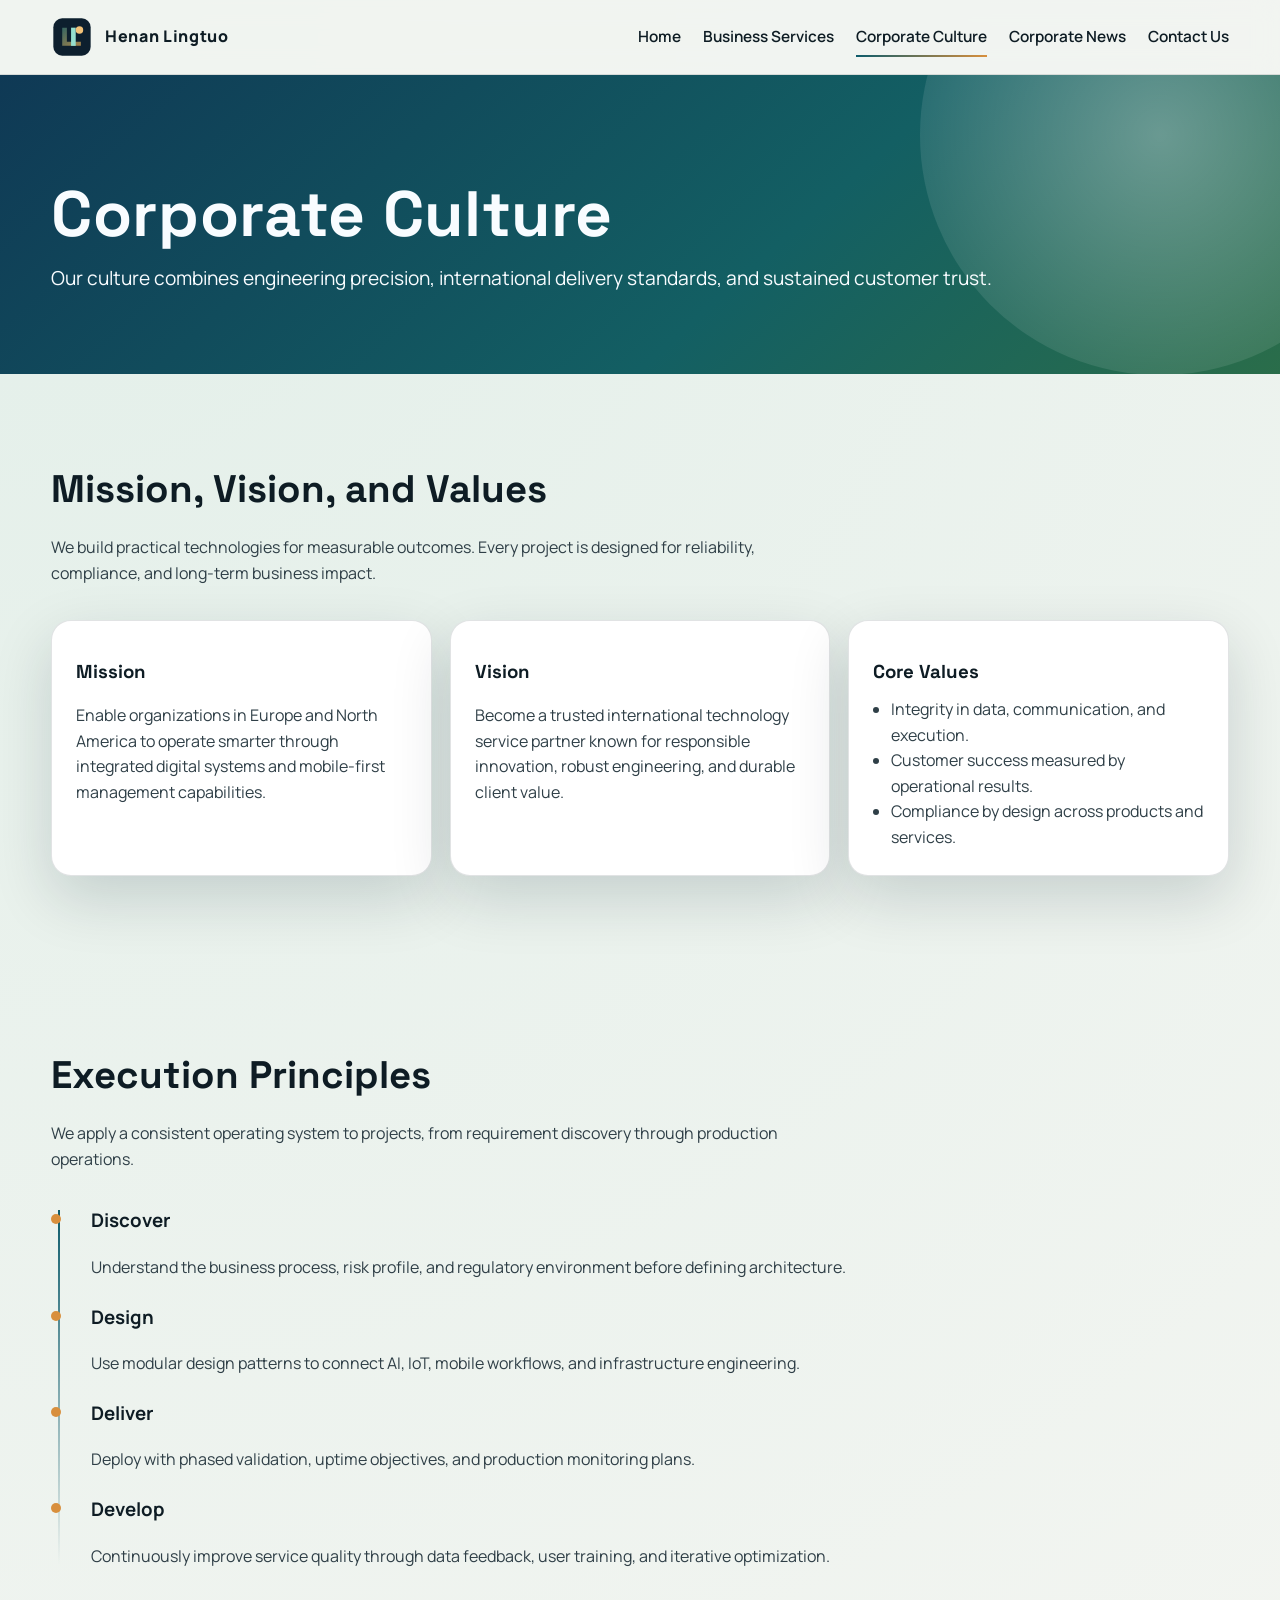
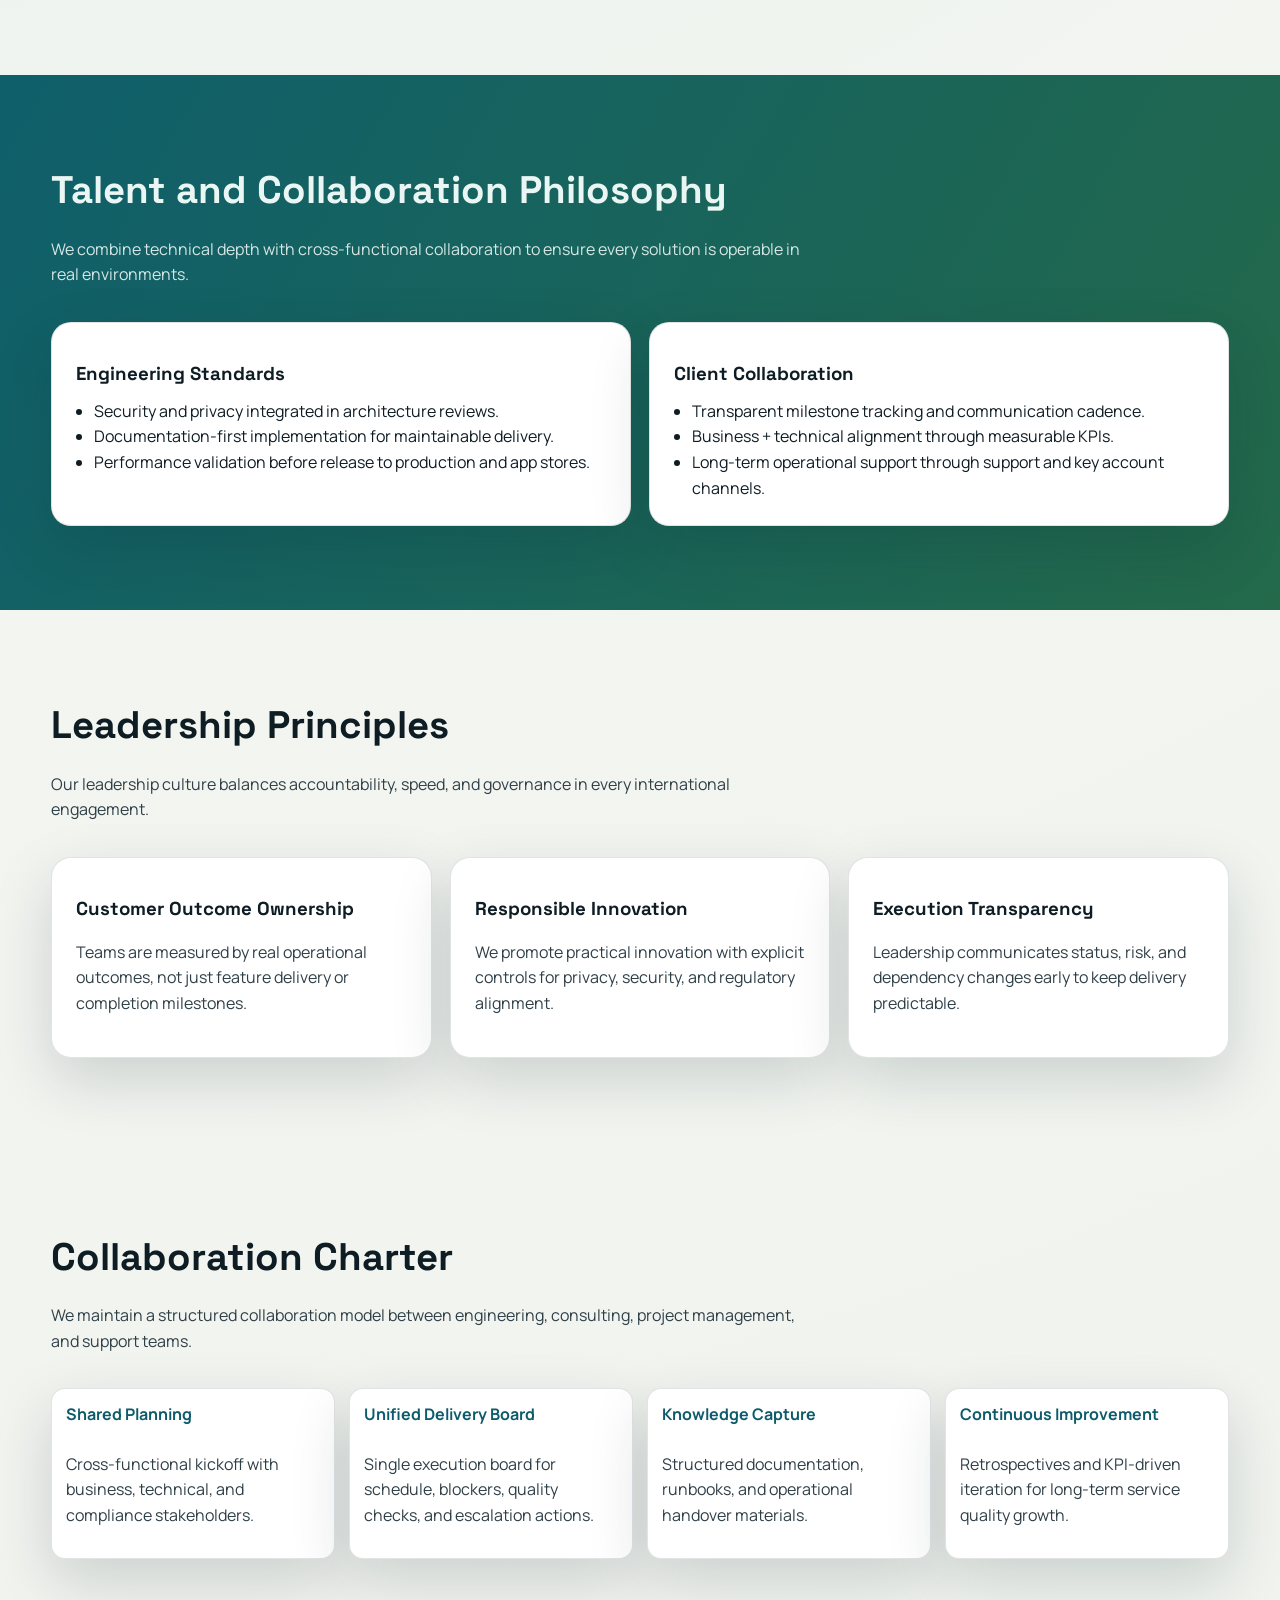
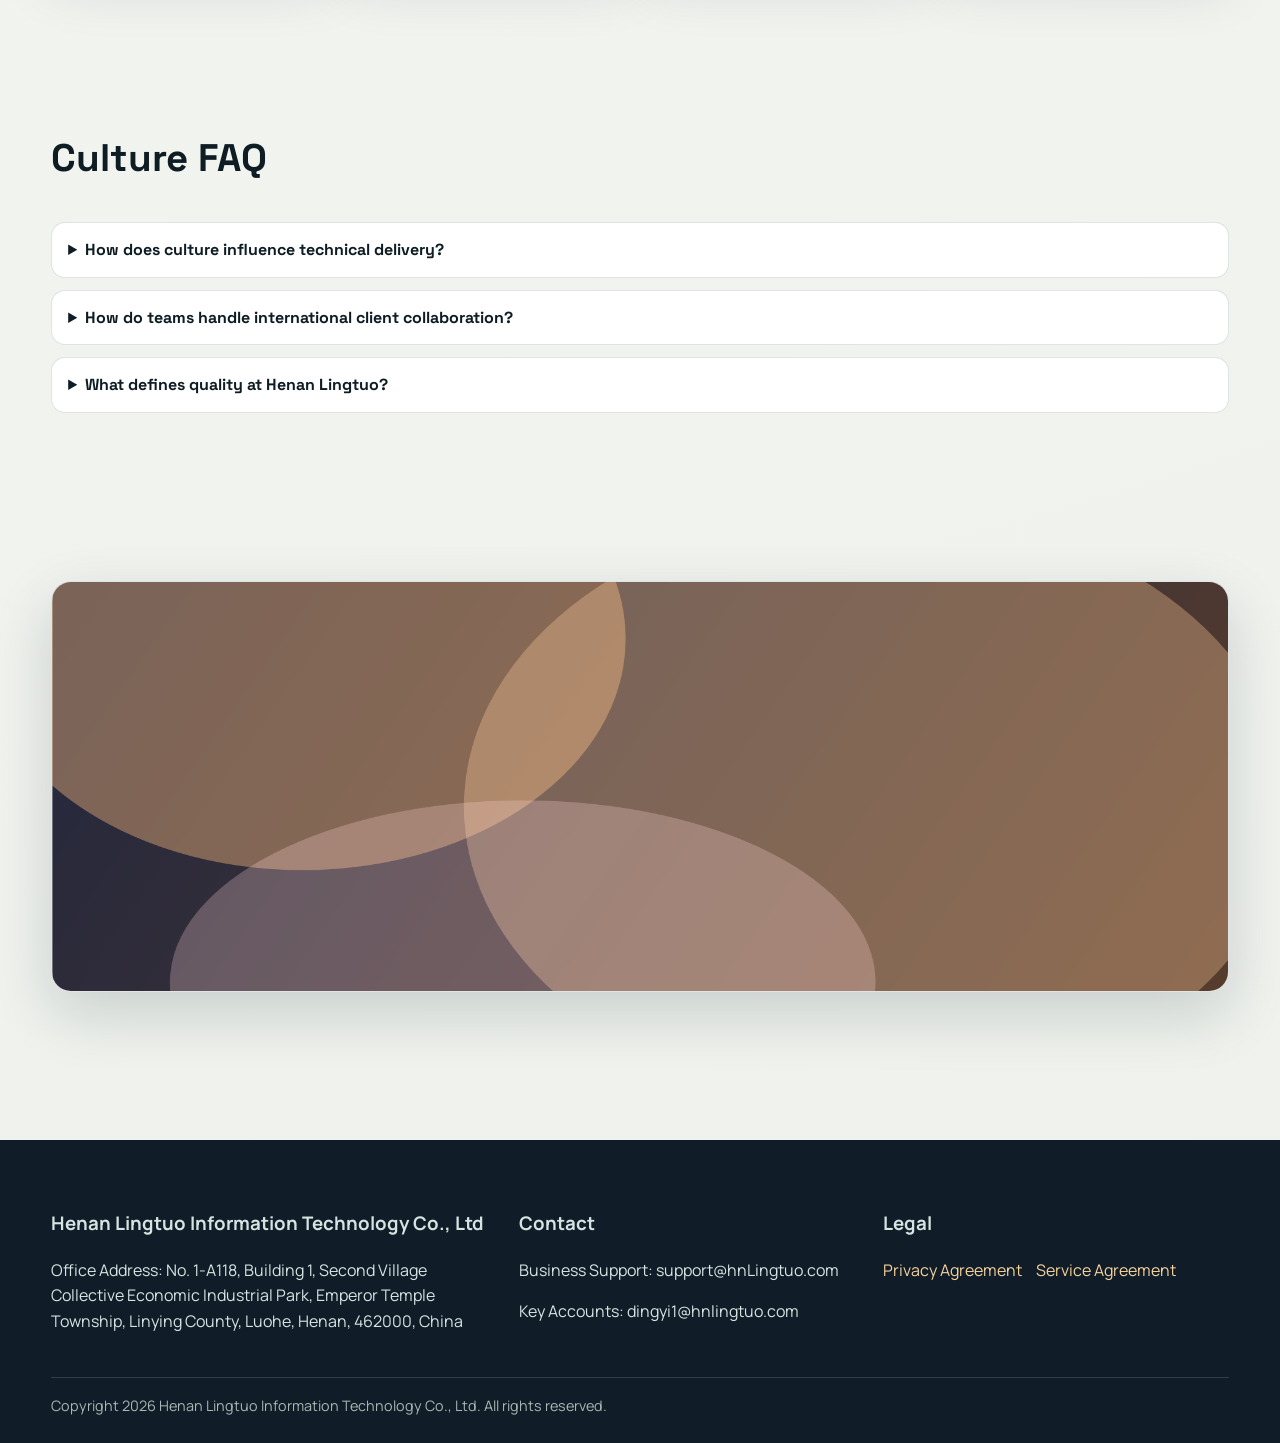
==== culture.html @ 84be4b9a "yunfanzhiyuan" ====
<!doctype html>
<html lang="en">
<head>
  <meta charset="utf-8">
  <meta name="viewport" content="width=device-width, initial-scale=1">
  <title>Corporate Culture | Henan Lingtuo Information Technology Co., Ltd</title>
  <meta name="description" content="Corporate culture, mission, values, execution principles, and talent philosophy at Henan Lingtuo Information Technology Co., Ltd.">
  <meta name="robots" content="index,follow,max-image-preview:large">
  <link rel="canonical" href="https://hnlingtuo.com/culture.html">
  <link rel="icon" type="image/svg+xml" href="images/favicon.svg">
  <link rel="preconnect" href="https://fonts.googleapis.com">
  <link rel="preconnect" href="https://fonts.gstatic.com" crossorigin>
  <link href="https://fonts.googleapis.com/css2?family=Manrope:wght@400;500;600;700;800&family=Space+Grotesk:wght@500;700&display=swap" rel="stylesheet">
  <link rel="stylesheet" href="css/style.css">
</head>
<body>
  <header class="site-header">
    <div class="container nav-row">
      <a class="brand" href="index.html"><img src="images/logo.svg" alt="Henan Lingtuo logo" width="42" height="42"><span>Henan Lingtuo</span></a>
      <button class="menu-toggle" data-menu-btn aria-expanded="false" aria-controls="site-nav">Menu</button>
      <nav id="site-nav" class="nav-links" data-menu aria-label="Primary navigation">
        <a href="index.html">Home</a>
        <a href="services.html">Business Services</a>
        <a class="active" href="culture.html">Corporate Culture</a>
        <a href="news.html">Corporate News</a>
        <a href="contact.html">Contact Us</a>
      </nav>
    </div>
  </header>

  <main>
    <section class="page-hero">
      <div class="container">
        <h1>Corporate Culture</h1>
        <p>Our culture combines engineering precision, international delivery standards, and sustained customer trust.</p>
      </div>
    </section>

    <section class="section">
      <div class="container">
        <div class="section-head reveal">
          <h2>Mission, Vision, and Values</h2>
          <p>We build practical technologies for measurable outcomes. Every project is designed for reliability, compliance, and long-term business impact.</p>
        </div>
        <div class="grid grid-3">
          <article class="card reveal">
            <h3>Mission</h3>
            <p>Enable organizations in Europe and North America to operate smarter through integrated digital systems and mobile-first management capabilities.</p>
          </article>
          <article class="card reveal">
            <h3>Vision</h3>
            <p>Become a trusted international technology service partner known for responsible innovation, robust engineering, and durable client value.</p>
          </article>
          <article class="card reveal">
            <h3>Core Values</h3>
            <ul>
              <li>Integrity in data, communication, and execution.</li>
              <li>Customer success measured by operational results.</li>
              <li>Compliance by design across products and services.</li>
            </ul>
          </article>
        </div>
      </div>
    </section>

    <section class="section">
      <div class="container">
        <div class="section-head reveal">
          <h2>Execution Principles</h2>
          <p>We apply a consistent operating system to projects, from requirement discovery through production operations.</p>
        </div>
        <div class="timeline reveal">
          <div class="timeline-item">
            <h3>Discover</h3>
            <p>Understand the business process, risk profile, and regulatory environment before defining architecture.</p>
          </div>
          <div class="timeline-item">
            <h3>Design</h3>
            <p>Use modular design patterns to connect AI, IoT, mobile workflows, and infrastructure engineering.</p>
          </div>
          <div class="timeline-item">
            <h3>Deliver</h3>
            <p>Deploy with phased validation, uptime objectives, and production monitoring plans.</p>
          </div>
          <div class="timeline-item">
            <h3>Develop</h3>
            <p>Continuously improve service quality through data feedback, user training, and iterative optimization.</p>
          </div>
        </div>
      </div>
    </section>

    <section class="section highlight-band">
      <div class="container">
        <div class="section-head reveal">
          <h2>Talent and Collaboration Philosophy</h2>
          <p>We combine technical depth with cross-functional collaboration to ensure every solution is operable in real environments.</p>
        </div>
        <div class="grid grid-2">
          <article class="card reveal">
            <h3>Engineering Standards</h3>
            <ul>
              <li>Security and privacy integrated in architecture reviews.</li>
              <li>Documentation-first implementation for maintainable delivery.</li>
              <li>Performance validation before release to production and app stores.</li>
            </ul>
          </article>
          <article class="card reveal">
            <h3>Client Collaboration</h3>
            <ul>
              <li>Transparent milestone tracking and communication cadence.</li>
              <li>Business + technical alignment through measurable KPIs.</li>
              <li>Long-term operational support through support and key account channels.</li>
            </ul>
          </article>
        </div>
      </div>
    </section>

    <section class="section">
      <div class="container">
        <div class="section-head reveal">
          <h2>Leadership Principles</h2>
          <p>Our leadership culture balances accountability, speed, and governance in every international engagement.</p>
        </div>
        <div class="grid grid-3">
          <article class="card reveal">
            <h3>Customer Outcome Ownership</h3>
            <p>Teams are measured by real operational outcomes, not just feature delivery or completion milestones.</p>
          </article>
          <article class="card reveal">
            <h3>Responsible Innovation</h3>
            <p>We promote practical innovation with explicit controls for privacy, security, and regulatory alignment.</p>
          </article>
          <article class="card reveal">
            <h3>Execution Transparency</h3>
            <p>Leadership communicates status, risk, and dependency changes early to keep delivery predictable.</p>
          </article>
        </div>
      </div>
    </section>

    <section class="section">
      <div class="container">
        <div class="section-head reveal">
          <h2>Collaboration Charter</h2>
          <p>We maintain a structured collaboration model between engineering, consulting, project management, and support teams.</p>
        </div>
        <div class="steps reveal">
          <div class="step">
            <b>Shared Planning</b>
            <p>Cross-functional kickoff with business, technical, and compliance stakeholders.</p>
          </div>
          <div class="step">
            <b>Unified Delivery Board</b>
            <p>Single execution board for schedule, blockers, quality checks, and escalation actions.</p>
          </div>
          <div class="step">
            <b>Knowledge Capture</b>
            <p>Structured documentation, runbooks, and operational handover materials.</p>
          </div>
          <div class="step">
            <b>Continuous Improvement</b>
            <p>Retrospectives and KPI-driven iteration for long-term service quality growth.</p>
          </div>
        </div>
      </div>
    </section>

    <section class="section">
      <div class="container">
        <div class="section-head reveal">
          <h2>Culture FAQ</h2>
        </div>
        <div class="faq reveal">
          <details>
            <summary>How does culture influence technical delivery?</summary>
            <p>Our culture emphasizes disciplined execution, clear ownership, and compliance-first thinking, which directly shapes architecture and release quality.</p>
          </details>
          <details>
            <summary>How do teams handle international client collaboration?</summary>
            <p>We use structured communication cadence, transparent milestone reporting, and multilingual support workflows for global coordination.</p>
          </details>
          <details>
            <summary>What defines quality at Henan Lingtuo?</summary>
            <p>Quality is defined by stability, security, maintainability, and measurable business impact after production deployment.</p>
          </details>
        </div>
      </div>
    </section>

    <section class="section">
      <div class="container reveal">
        <div class="card media-banner">
          <img src="images/culture-wave.png" alt="Abstract wave visual representing collaboration and innovation" width="1920" height="1080" loading="lazy" decoding="async">
        </div>
      </div>
    </section>
  </main>

  <footer class="site-footer">
    <div class="container">
      <div class="footer-grid">
        <div>
          <h3>Henan Lingtuo Information Technology Co., Ltd</h3>
          <p>Office Address: No. 1-A118, Building 1, Second Village Collective Economic Industrial Park, Emperor Temple Township, Linying County, Luohe, Henan, 462000, China</p>
        </div>
        <div>
          <h3>Contact</h3>
          <p>Business Support: <a href="mailto:support@hnLingtuo.com">support@hnLingtuo.com</a></p>
          <p>Key Accounts: <a href="mailto:dingyi1@hnlingtuo.com">dingyi1@hnlingtuo.com</a></p>
        </div>
        <div>
          <h3>Legal</h3>
          <div class="footer-links">
            <a href="privacy-policy.html">Privacy Agreement</a>
            <a href="terms-of-service.html">Service Agreement</a>
          </div>
        </div>
      </div>
      <div class="footer-bottom">Copyright <span data-year></span> Henan Lingtuo Information Technology Co., Ltd. All rights reserved.</div>
    </div>
  </footer>

  <script src="js/main.js" defer></script>
</body>
</html>
---- css/style.css ----
:root {
  --bg: #f3f5f1;
  --ink: #0e1c24;
  --muted: #2f3f47;
  --brand: #0d5b6b;
  --brand-soft: #1f7f78;
  --accent: #d88f3d;
  --card: #ffffff;
  --line: rgba(14, 28, 36, 0.12);
  --shadow: 0 22px 60px rgba(9, 30, 42, 0.16);
  --radius: 20px;
}

* {
  box-sizing: border-box;
}

html {
  scroll-behavior: smooth;
}

body {
  margin: 0;
  font-family: "Manrope", "Segoe UI", sans-serif;
  color: var(--ink);
  background: radial-gradient(circle at 0 0, #e2efe9 0, #f3f5f1 45%, #eef1ec 100%);
  line-height: 1.6;
  overflow-x: hidden;
}

a {
  color: inherit;
  text-decoration: none;
}

img {
  max-width: 100%;
  display: block;
}

.container {
  width: min(1180px, 92vw);
  margin: 0 auto;
}

.skip-link {
  position: absolute;
  left: -9999px;
  top: 0;
}

.skip-link:focus {
  left: 8px;
  top: 8px;
  background: #fff;
  padding: 8px 10px;
  border-radius: 8px;
  z-index: 1000;
}

.site-header {
  position: sticky;
  top: 0;
  z-index: 50;
  backdrop-filter: blur(12px);
  background: rgba(243, 245, 241, 0.86);
  border-bottom: 1px solid var(--line);
}

.nav-row {
  display: flex;
  align-items: center;
  justify-content: space-between;
  min-height: 74px;
  gap: 20px;
}

.brand {
  display: inline-flex;
  align-items: center;
  gap: 12px;
  font-weight: 800;
  letter-spacing: 0.04em;
}

.brand svg,
.brand img {
  width: 42px;
  height: 42px;
}

.nav-links {
  display: flex;
  gap: 22px;
  font-weight: 600;
  font-size: 0.96rem;
}

.nav-links a {
  position: relative;
  padding: 6px 0;
}

.nav-links a::after {
  content: "";
  position: absolute;
  left: 0;
  bottom: -2px;
  width: 100%;
  height: 2px;
  transform: scaleX(0);
  transform-origin: left;
  background: linear-gradient(90deg, var(--brand), var(--accent));
  transition: transform 0.35s ease;
}

.nav-links a:hover::after,
.nav-links a.active::after {
  transform: scaleX(1);
}

.menu-toggle {
  display: none;
  border: 1px solid var(--line);
  background: #fff;
  border-radius: 999px;
  padding: 8px 14px;
  font-weight: 700;
}

.hero {
  position: relative;
  min-height: 74vh;
  display: grid;
  align-items: center;
  padding: 74px 0 56px;
}

.hero::before {
  content: "";
  position: absolute;
  inset: 0;
  background: linear-gradient(120deg, rgba(13, 91, 107, 0.7), rgba(23, 35, 60, 0.32));
  z-index: 0;
}

.hero-media {
  position: absolute;
  inset: 0;
  z-index: -1;
}

.hero-media img {
  width: 100%;
  height: 100%;
  object-fit: cover;
}

.hero-content {
  position: relative;
  z-index: 1;
  color: #f4f8f6;
  max-width: 760px;
  animation: rise-in 1s cubic-bezier(0.22, 1, 0.36, 1);
}

.hero h1,
.page-hero h1 {
  font-family: "Space Grotesk", "Segoe UI", sans-serif;
  font-size: clamp(2.1rem, 5vw, 4rem);
  line-height: 1.06;
  margin: 0 0 14px;
  letter-spacing: 0.01em;
}

.hero p,
.page-hero p {
  font-size: clamp(1rem, 2vw, 1.2rem);
  margin: 0 0 18px;
}

.btn-row {
  display: flex;
  flex-wrap: wrap;
  gap: 14px;
}

.btn {
  padding: 11px 22px;
  border-radius: 999px;
  border: 1px solid transparent;
  font-weight: 700;
  transition: transform 0.25s ease, box-shadow 0.3s ease, background 0.3s ease;
}

.btn:hover {
  transform: translateY(-2px);
}

.btn-primary {
  background: linear-gradient(130deg, #e9ba57, #d88f3d);
  color: #19212e;
  box-shadow: 0 10px 24px rgba(216, 143, 61, 0.32);
}

.btn-secondary {
  border-color: rgba(255, 255, 255, 0.6);
  background: rgba(255, 255, 255, 0.08);
  color: #fff;
}

.section {
  padding: 84px 0;
}

.section-head {
  max-width: 760px;
  margin-bottom: 34px;
}

.section h2 {
  margin: 0 0 10px;
  font-size: clamp(1.6rem, 3vw, 2.5rem);
  font-family: "Space Grotesk", "Segoe UI", sans-serif;
}

.section p {
  color: var(--muted);
}

.grid {
  display: grid;
  gap: 18px;
}

.grid-3 {
  grid-template-columns: repeat(3, minmax(0, 1fr));
}

.grid-2 {
  grid-template-columns: repeat(2, minmax(0, 1fr));
}

.card {
  background: var(--card);
  border: 1px solid var(--line);
  border-radius: var(--radius);
  padding: 24px;
  box-shadow: var(--shadow);
  color: var(--ink);
}

.card h3 {
  margin-top: 12px;
  margin-bottom: 8px;
  font-family: "Space Grotesk", "Segoe UI", sans-serif;
  color: var(--ink);
}

.card ul {
  margin: 10px 0 0;
  padding-left: 18px;
  color: #2c3d45;
}

.card p,
.card li,
.step p {
  color: #2f3f47;
}

.icon {
  width: 42px;
  height: 42px;
}

.page-hero {
  position: relative;
  padding: 106px 0 62px;
  color: #f8fcff;
  overflow: hidden;
  background: linear-gradient(138deg, #0f3955, #135f63 60%, #2a6d4a);
}

.page-hero::after {
  content: "";
  position: absolute;
  width: 480px;
  height: 480px;
  right: -120px;
  top: -180px;
  border-radius: 50%;
  background: radial-gradient(circle, rgba(255, 255, 255, 0.34), rgba(255, 255, 255, 0));
}

.highlight-band {
  background: linear-gradient(120deg, #0f5f6b, #23694a);
  color: #eaf6f4;
}

.highlight-band .section-head p {
  color: rgba(234, 246, 244, 0.9);
}

.highlight-band .card p,
.highlight-band .card li,
.highlight-band .card a,
.highlight-band .card span,
.highlight-band .card h3 {
  color: var(--ink);
}

.timeline {
  position: relative;
  padding-left: 22px;
}

.timeline::before {
  content: "";
  position: absolute;
  left: 7px;
  top: 4px;
  bottom: 4px;
  width: 2px;
  background: linear-gradient(#0d5b6b, rgba(13, 91, 107, 0));
}

.timeline-item {
  position: relative;
  margin-bottom: 22px;
  padding-left: 18px;
}

.timeline-item::before {
  content: "";
  position: absolute;
  left: -22px;
  top: 8px;
  width: 10px;
  height: 10px;
  border-radius: 50%;
  background: var(--accent);
}

.kpi {
  text-align: center;
  padding: 14px 16px;
  border: 1px solid var(--line);
  border-radius: 16px;
  background: #fff;
}

.kpi strong {
  display: block;
  font-family: "Space Grotesk", "Segoe UI", sans-serif;
  font-size: 1.9rem;
  color: var(--brand);
}

.kpi span {
  display: block;
  margin-top: 4px;
  color: #3a4951;
  line-height: 1.42;
  font-size: 0.98rem;
}

.kpi-compact-grid {
  gap: 14px;
}

.chip-row {
  display: flex;
  flex-wrap: wrap;
  gap: 10px;
  margin-top: 12px;
}

.chip {
  display: inline-flex;
  align-items: center;
  padding: 6px 12px;
  border-radius: 999px;
  border: 1px solid var(--line);
  background: #ffffff;
  color: #28424a;
  font-size: 0.88rem;
  font-weight: 600;
}

.steps {
  display: grid;
  grid-template-columns: repeat(4, minmax(0, 1fr));
  gap: 14px;
}

.step {
  background: #ffffff;
  border: 1px solid var(--line);
  border-radius: 14px;
  padding: 13px 14px;
  box-shadow: var(--shadow);
}

.step b {
  display: inline-block;
  margin-bottom: 8px;
  color: var(--brand);
}

.split {
  display: grid;
  grid-template-columns: 1fr 1fr;
  gap: 18px;
}

.stat-strip {
  display: grid;
  grid-template-columns: repeat(4, minmax(0, 1fr));
  gap: 14px;
}

.stat-item {
  background: #fff;
  border: 1px solid var(--line);
  border-radius: 14px;
  padding: 13px 14px;
}

.stat-item strong {
  display: block;
  font-size: 1.7rem;
  color: var(--brand);
  font-family: "Space Grotesk", "Segoe UI", sans-serif;
}

.faq {
  display: grid;
  gap: 12px;
}

.faq details {
  background: #ffffff;
  border: 1px solid var(--line);
  border-radius: 14px;
  padding: 14px 16px;
}

.faq summary {
  cursor: pointer;
  font-weight: 700;
  font-family: "Space Grotesk", "Segoe UI", sans-serif;
}

.faq details p {
  margin: 10px 0 0;
}

.hero-note {
  margin-top: 16px;
  display: inline-flex;
  gap: 10px;
  padding: 8px 12px;
  border-radius: 999px;
  background: rgba(255, 255, 255, 0.12);
  border: 1px solid rgba(255, 255, 255, 0.36);
  font-size: 0.9rem;
}

.media-banner {
  padding: 0;
  overflow: hidden;
}

.media-banner img {
  width: 100%;
  height: clamp(220px, 32vw, 420px);
  object-fit: cover;
}

.notice {
  background: #fff5df;
  border: 1px solid #f0d9a5;
  padding: 18px;
  border-radius: 14px;
  color: #60420f;
}

.contact-block {
  display: grid;
  grid-template-columns: 1.2fr 1fr;
  gap: 22px;
}

.contact-item {
  padding: 18px;
  background: #ffffff;
  border: 1px solid var(--line);
  border-radius: 14px;
}

.contact-item h3 {
  margin-top: 0;
}

form {
  display: grid;
  gap: 12px;
}

input,
textarea,
select {
  width: 100%;
  border: 1px solid #cfd8d4;
  border-radius: 10px;
  padding: 12px;
  font: inherit;
}

textarea {
  min-height: 120px;
  resize: vertical;
}

.site-footer {
  background: #101d29;
  color: #d4e4e0;
  padding: 50px 0 26px;
  margin-top: 64px;
}

.footer-grid {
  display: grid;
  gap: 18px;
  grid-template-columns: 1.3fr 1fr 1fr;
}

.footer-links {
  display: flex;
  gap: 14px;
  flex-wrap: wrap;
}

.footer-links a {
  color: #f5d29b;
}

.footer-bottom {
  margin-top: 26px;
  border-top: 1px solid rgba(255, 255, 255, 0.14);
  padding-top: 16px;
  color: #a6b8b1;
  font-size: 0.9rem;
}

.reveal {
  opacity: 0;
  transform: translateY(24px);
  transition: opacity 0.7s ease, transform 0.7s ease;
}

.reveal.visible {
  opacity: 1;
  transform: translateY(0);
}

.float-shift {
  animation: float-shift 10s ease-in-out infinite;
}

@keyframes rise-in {
  from {
    opacity: 0;
    transform: translateY(20px);
  }
  to {
    opacity: 1;
    transform: translateY(0);
  }
}

@keyframes float-shift {
  0% {
    transform: translateY(0px) scale(1);
  }
  50% {
    transform: translateY(-8px) scale(1.01);
  }
  100% {
    transform: translateY(0px) scale(1);
  }
}

@media (max-width: 980px) {
  .grid-3 {
    grid-template-columns: repeat(2, minmax(0, 1fr));
  }

  .steps,
  .stat-strip {
    grid-template-columns: repeat(2, minmax(0, 1fr));
  }

  .footer-grid,
  .contact-block,
  .grid-2,
  .split {
    grid-template-columns: 1fr;
  }
}

@media (max-width: 760px) {
  .menu-toggle {
    display: inline-flex;
  }

  .nav-links {
    display: none;
    position: absolute;
    top: 74px;
    right: 4vw;
    background: #f5f8f4;
    border: 1px solid var(--line);
    border-radius: 14px;
    padding: 12px;
    flex-direction: column;
    min-width: 210px;
    box-shadow: var(--shadow);
  }

  .nav-links.open {
    display: flex;
  }

  .grid-3 {
    grid-template-columns: 1fr;
  }

  .steps,
  .stat-strip {
    grid-template-columns: 1fr;
  }

  .section {
    padding: 66px 0;
  }
}
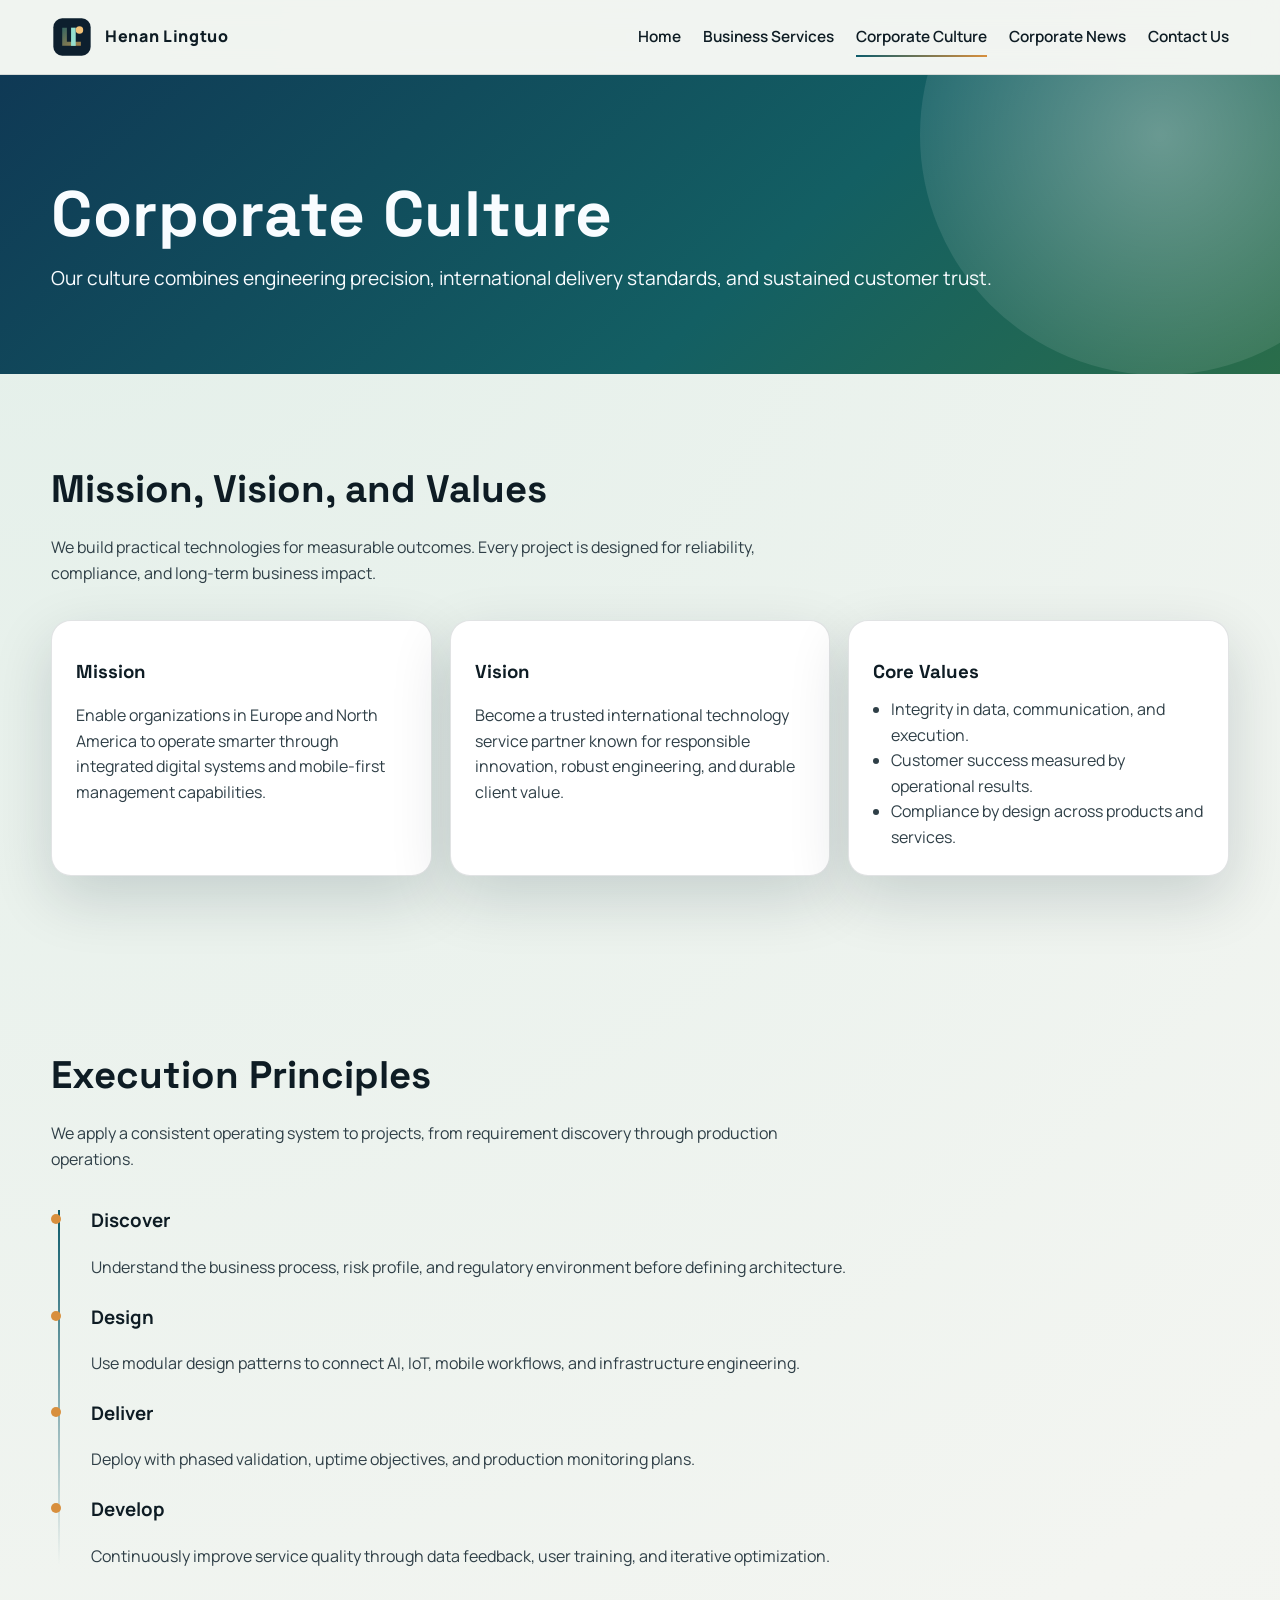
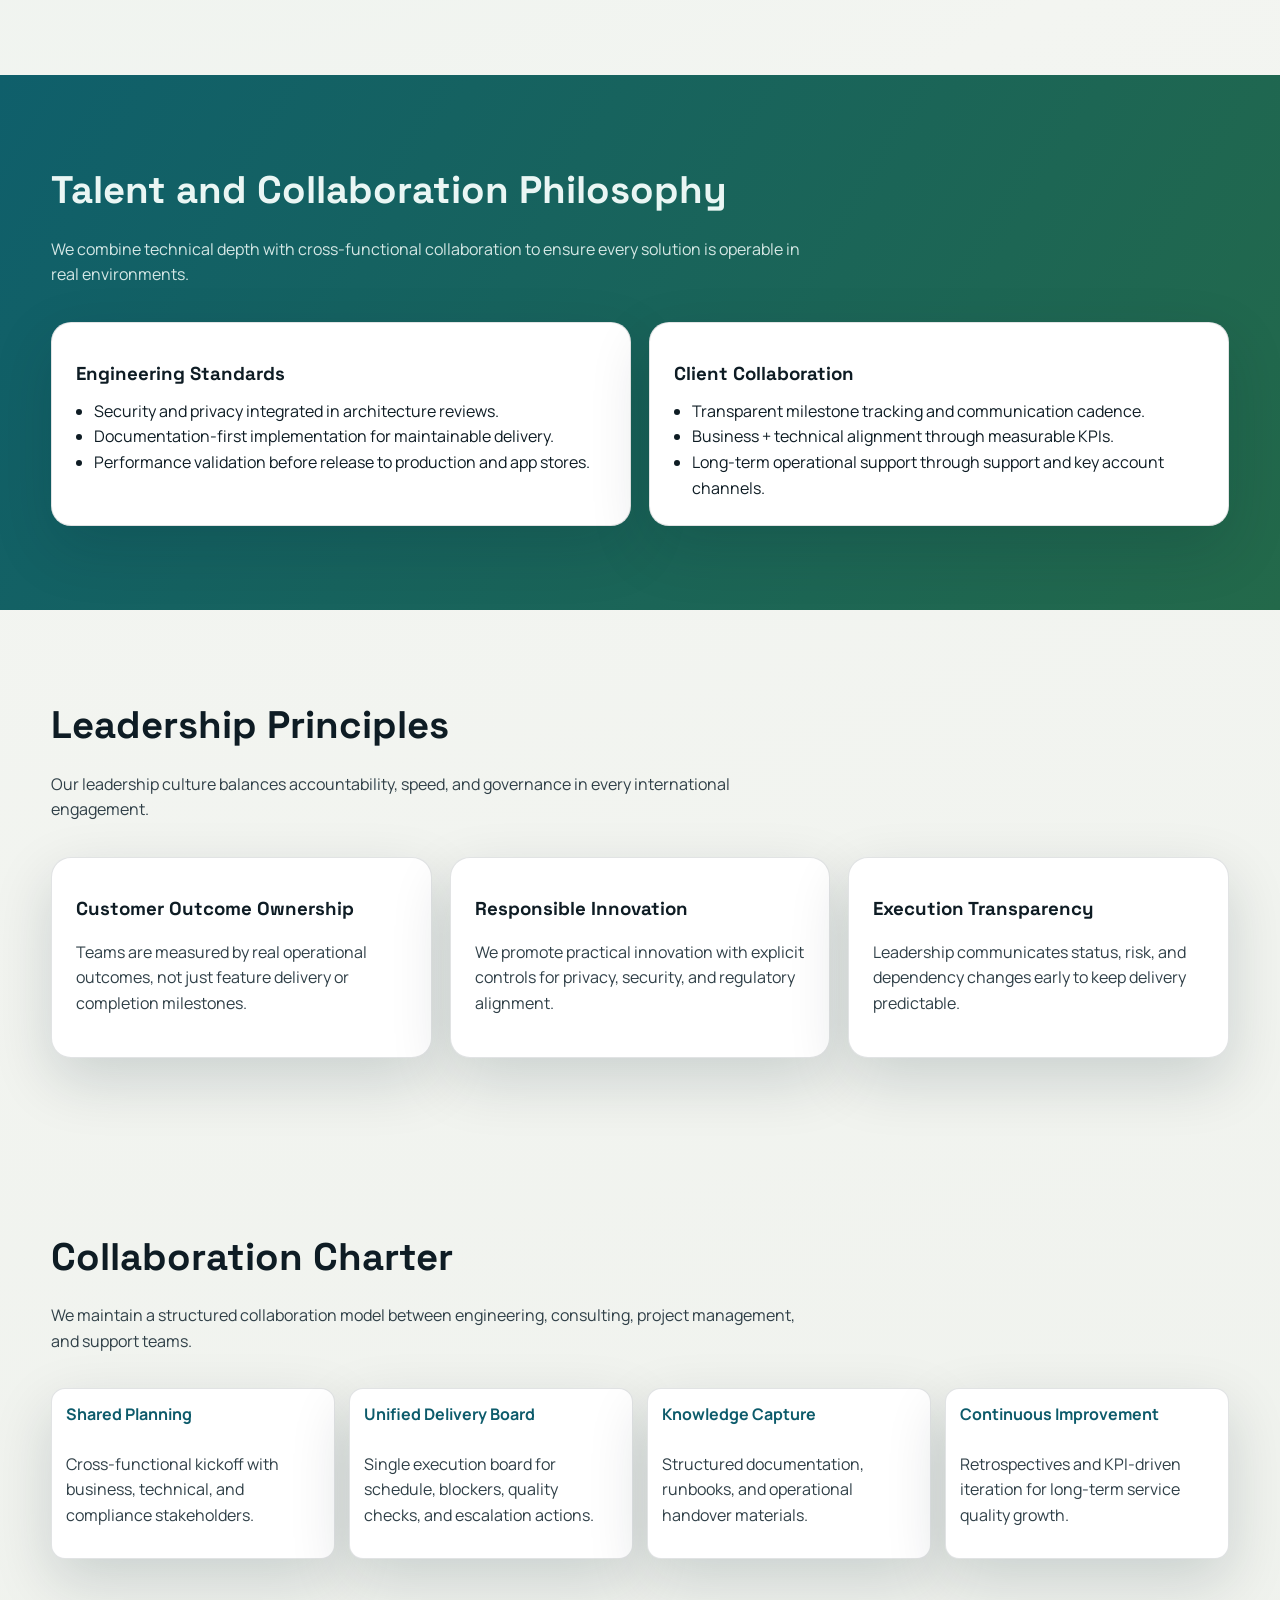
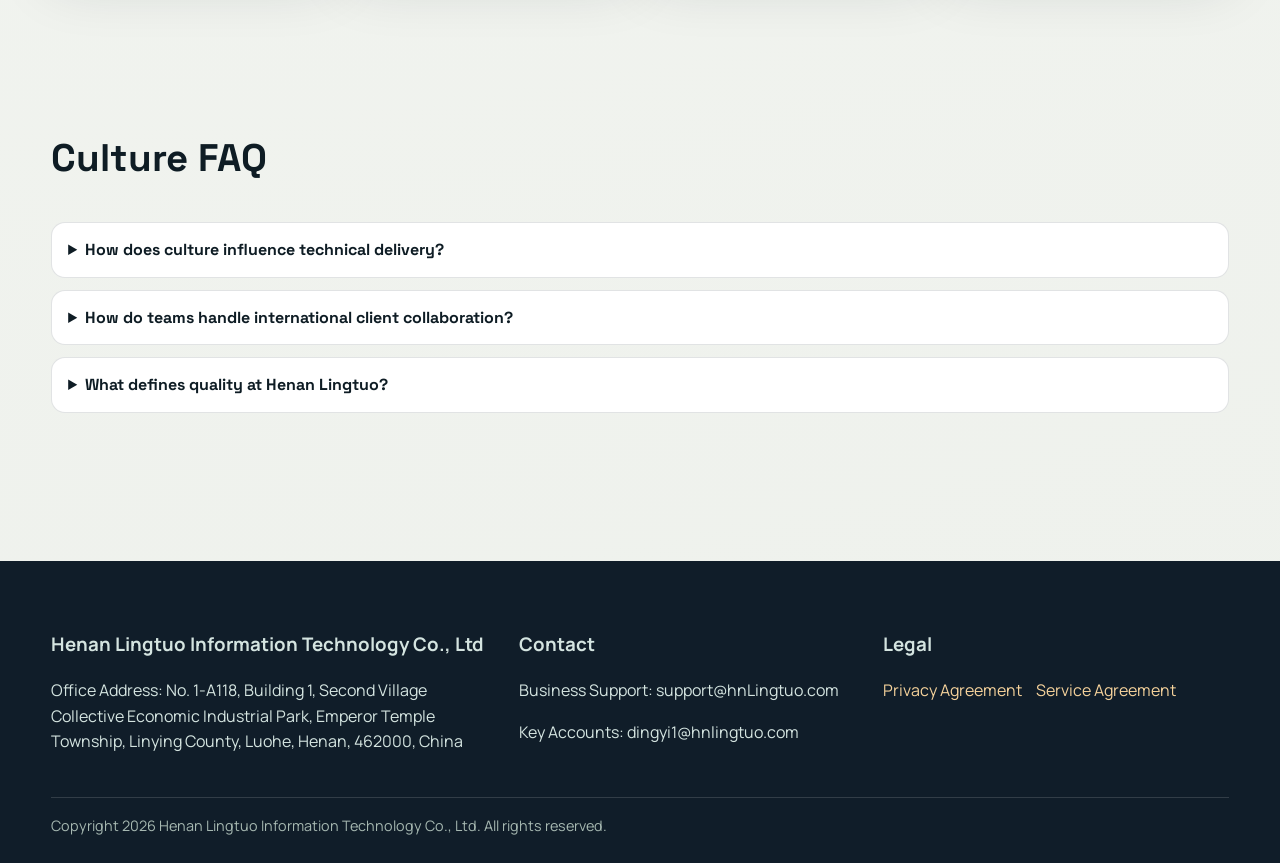
==== commit c6fe55b1: "hnLingtuo" ====
--- a/culture.html
+++ b/culture.html
@@ -189,13 +189,6 @@
       </div>
     </section>
 
-    <section class="section">
-      <div class="container reveal">
-        <div class="card media-banner">
-          <img src="images/culture-wave.png" alt="Abstract wave visual representing collaboration and innovation" width="1920" height="1080" loading="lazy" decoding="async">
-        </div>
-      </div>
-    </section>
   </main>
 
   <footer class="site-footer">
--- a/css/style.css
+++ b/css/style.css
@@ -432,6 +432,13 @@
   font-size: 1.7rem;
   color: var(--brand);
   font-family: "Space Grotesk", "Segoe UI", sans-serif;
+}
+
+.stat-item span {
+  display: block;
+  margin-top: 4px;
+  color: #32434b;
+  line-height: 1.5;
 }
 
 .faq {
